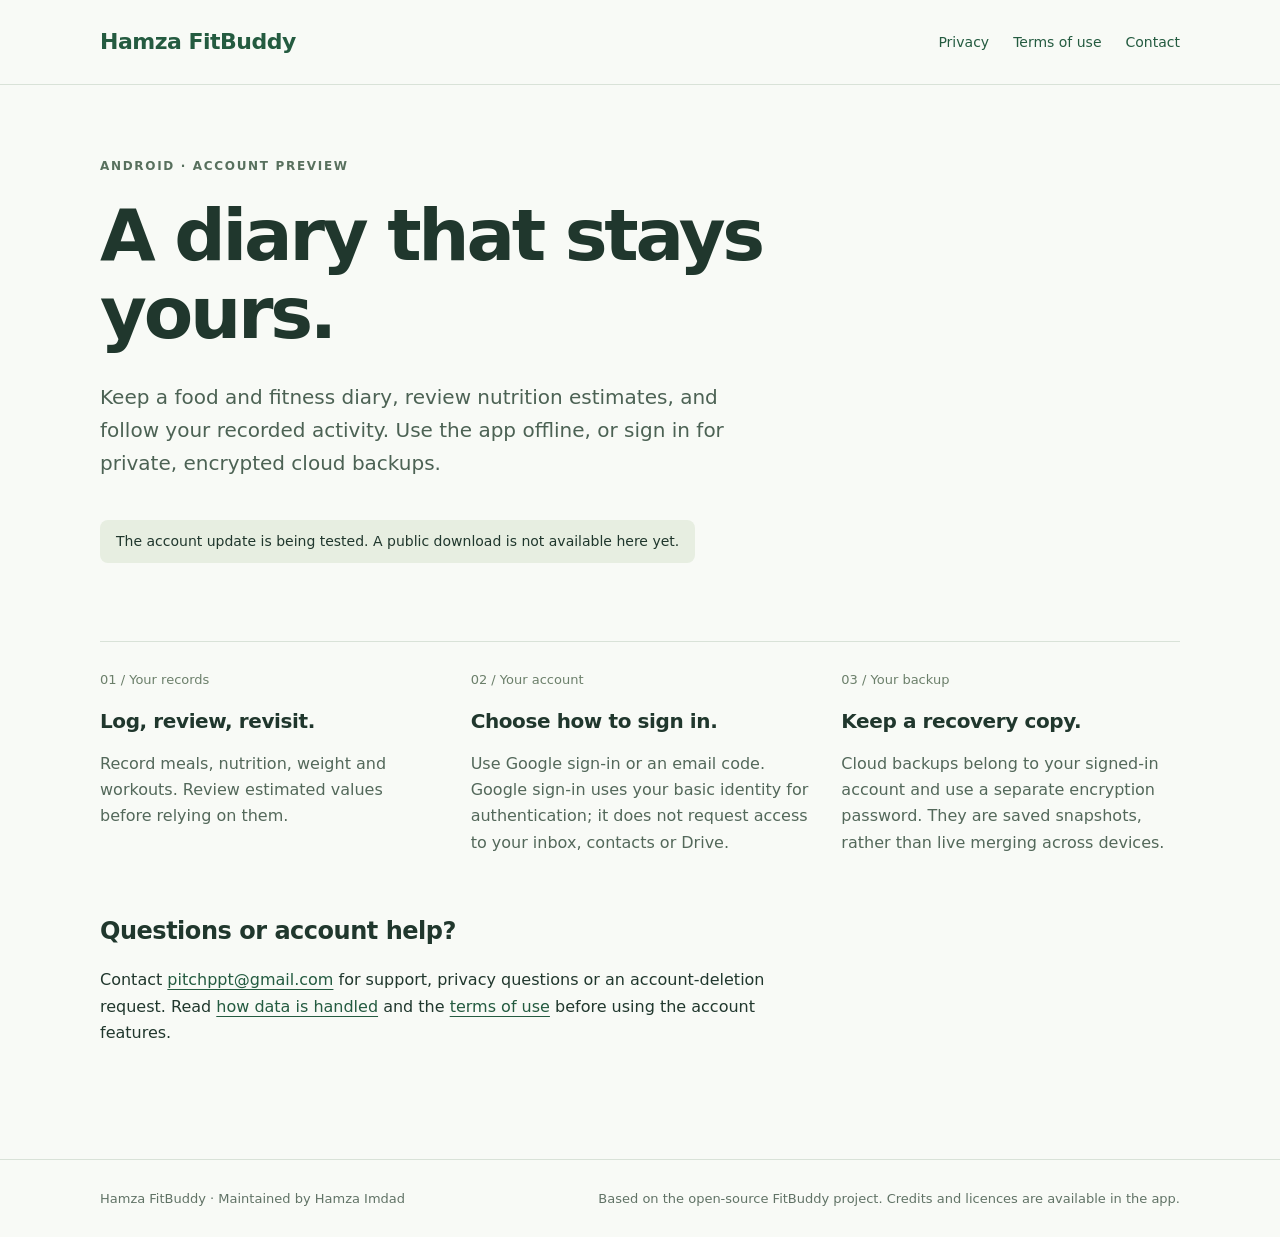
==== index.html @ cb592836 "docs: add FitBuddy public information pages" ====
<!doctype html>
<html lang="en"><head><meta charset="utf-8"><meta name="viewport" content="width=device-width,initial-scale=1"><meta name="description" content="Hamza FitBuddy is an Android food and fitness diary with optional individual accounts and encrypted cloud backups."><title>Hamza FitBuddy — Your diary. Your account.</title><link rel="stylesheet" href="site.css"></head><body>
<a class="skip" href="#main">Skip to content</a>
<header><nav class="wrap" aria-label="Main navigation"><a class="brand" href="index.html">Hamza FitBuddy</a><div class="navlinks"><a href="privacy.html">Privacy</a><a href="terms.html">Terms of use</a><a href="mailto:pitchppt@gmail.com">Contact</a></div></nav></header>
<main id="main" class="wrap"><div class="eyebrow">Android · Account preview</div><h1>A diary that stays yours.</h1><p class="intro">Keep a food and fitness diary, review nutrition estimates, and follow your recorded activity. Use the app offline, or sign in for private, encrypted cloud backups.</p><p class="status">The account update is being tested. A public download is not available here yet.</p>
<section class="features" aria-label="How the app works"><div><span class="number">01 / Your records</span><h2>Log, review, revisit.</h2><p>Record meals, nutrition, weight and workouts. Review estimated values before relying on them.</p></div><div><span class="number">02 / Your account</span><h2>Choose how to sign in.</h2><p>Use Google sign-in or an email code. Google sign-in uses your basic identity for authentication; it does not request access to your inbox, contacts or Drive.</p></div><div><span class="number">03 / Your backup</span><h2>Keep a recovery copy.</h2><p>Cloud backups belong to your signed-in account and use a separate encryption password. They are saved snapshots, rather than live merging across devices.</p></div></section>
<section><h2>Questions or account help?</h2><p>Contact <a href="mailto:pitchppt@gmail.com">pitchppt@gmail.com</a> for support, privacy questions or an account-deletion request. Read <a href="privacy.html">how data is handled</a> and the <a href="terms.html">terms of use</a> before using the account features.</p></section></main>
<footer><div class="wrap"><p>Hamza FitBuddy · Maintained by Hamza Imdad</p><p>Based on the open-source FitBuddy project. Credits and licences are available in the app.</p></div></footer></body></html>
---- site.css ----
:root{font-family:system-ui,-apple-system,BlinkMacSystemFont,"Segoe UI",sans-serif;color:#20372d;background:#f8faf6;font-synthesis:none;line-height:1.65}*{box-sizing:border-box}body{margin:0}a{color:#245b40;text-underline-offset:4px}a:hover{color:#0b3521}a:focus-visible{outline:3px solid #d19135;outline-offset:5px;border-radius:2px}.wrap{width:min(1080px,calc(100% - 48px));margin:auto}header{border-bottom:1px solid #d9e2d8;padding:24px 0}nav,.navlinks,footer .wrap{display:flex;align-items:center;justify-content:space-between;gap:24px}.brand{font-weight:750;letter-spacing:-.5px;text-decoration:none;font-size:22px}.navlinks{gap:24px;font-size:14px}.navlinks a{text-decoration:none}main{padding:72px 0 96px}.eyebrow{font-size:12px;text-transform:uppercase;letter-spacing:.14em;font-weight:700;color:#58705e}h1{font-size:clamp(40px,6vw,72px);line-height:1.08;letter-spacing:-.045em;max-width:760px;margin:20px 0 28px}h2{font-size:24px;line-height:1.3;letter-spacing:-.02em;margin-top:44px}p{max-width:720px}.intro{font-size:20px;max-width:650px;color:#4c6254}.features{display:grid;grid-template-columns:repeat(3,1fr);gap:32px;margin-top:64px;padding-top:24px;border-top:1px solid #d9e2d8}.features h2{margin-top:16px;font-size:20px}.features p{color:#53685a}.number{font-size:13px;color:#6b7f6a}.status{display:inline-block;margin-top:20px;padding:10px 16px;background:#e7eee1;border-radius:8px;font-size:14px}.article{max-width:760px}.article h1{font-size:clamp(38px,5vw,58px)}.article h2{margin-top:36px;font-size:22px}.article ul{padding-left:22px}.article li{margin-bottom:10px}.date{font-size:14px;color:#617366}footer{border-top:1px solid #d9e2d8;padding:28px 0;color:#617366;font-size:13px}footer p{margin:0}.skip{position:absolute;left:24px;top:-80px;background:white;padding:10px}.skip:focus{top:12px}@media(max-width:640px){.wrap{width:calc(100% - 40px)}header{padding:20px 0}nav{align-items:flex-start;flex-direction:column;gap:12px}.navlinks{gap:20px}main{padding:48px 0 64px}.features{grid-template-columns:1fr;gap:16px;margin-top:40px}.features h2{margin-top:8px}.intro{font-size:18px}footer .wrap{align-items:flex-start;flex-direction:column;gap:12px}}
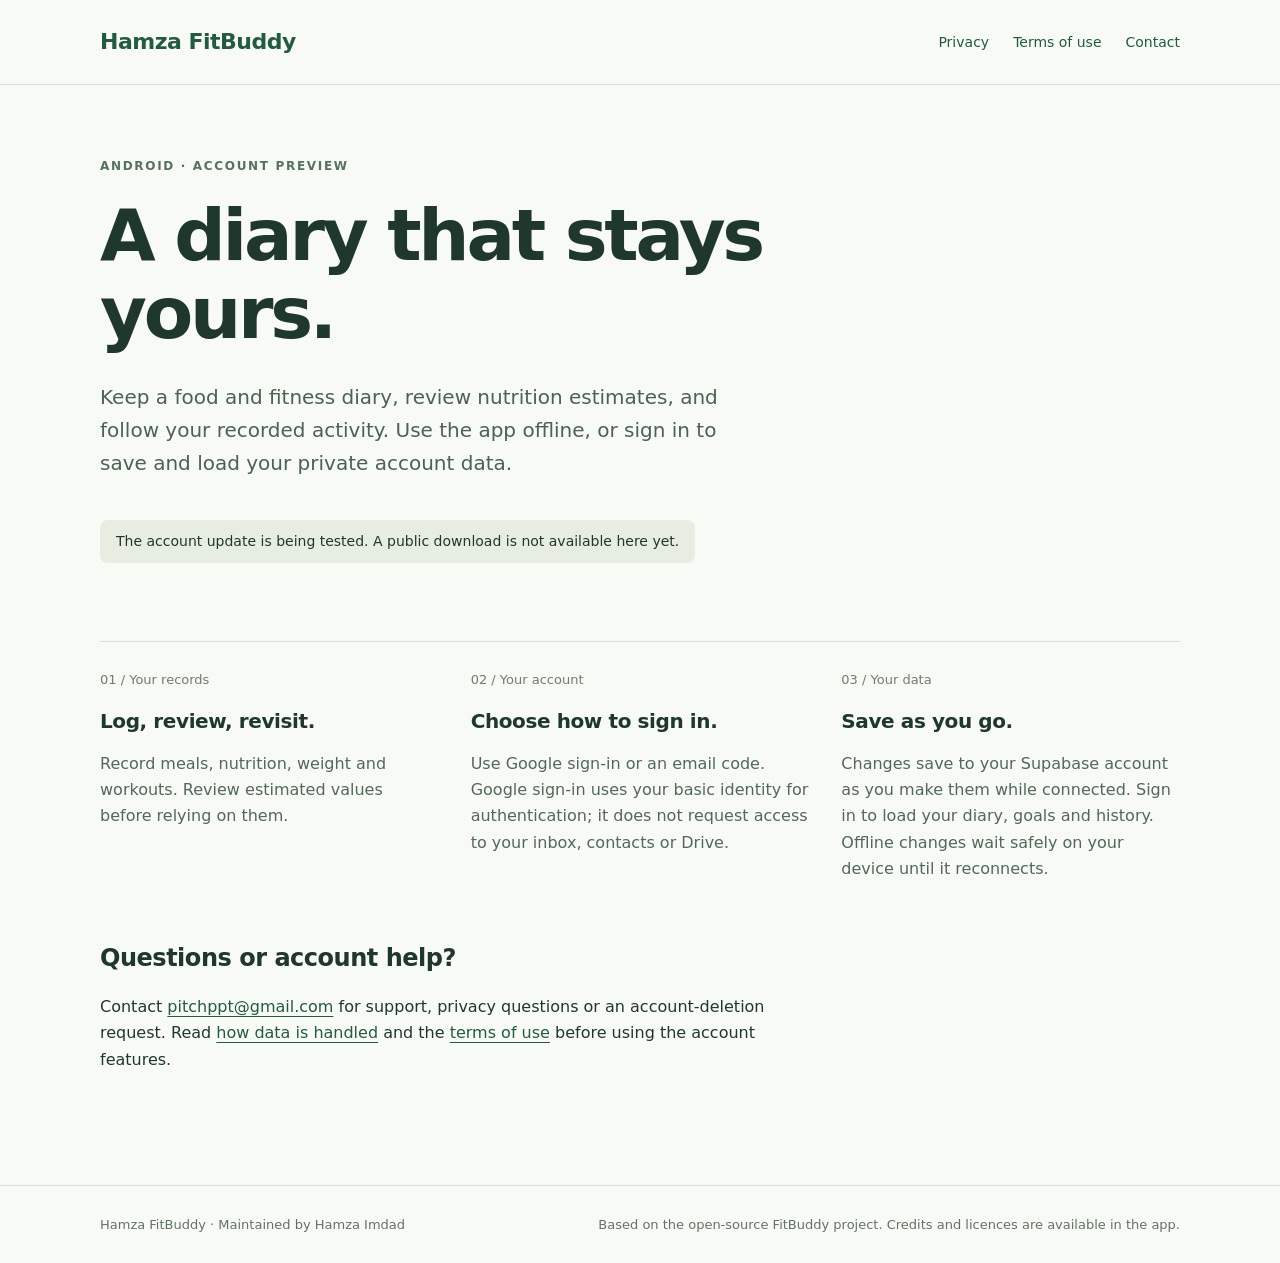
==== commit 10d06fac: "docs: explain immediate account saving and data access" ====
--- a/index.html
+++ b/index.html
@@ -1,8 +1,8 @@
 <!doctype html>
-<html lang="en"><head><meta charset="utf-8"><meta name="viewport" content="width=device-width,initial-scale=1"><meta name="description" content="Hamza FitBuddy is an Android food and fitness diary with optional individual accounts and encrypted cloud backups."><title>Hamza FitBuddy — Your diary. Your account.</title><link rel="stylesheet" href="site.css"></head><body>
+<html lang="en"><head><meta charset="utf-8"><meta name="viewport" content="width=device-width,initial-scale=1"><meta name="description" content="Hamza FitBuddy is an Android food and fitness diary with individual accounts and private Supabase account data."><title>Hamza FitBuddy — Your diary. Your account.</title><link rel="stylesheet" href="site.css"></head><body>
 <a class="skip" href="#main">Skip to content</a>
 <header><nav class="wrap" aria-label="Main navigation"><a class="brand" href="index.html">Hamza FitBuddy</a><div class="navlinks"><a href="privacy.html">Privacy</a><a href="terms.html">Terms of use</a><a href="mailto:pitchppt@gmail.com">Contact</a></div></nav></header>
-<main id="main" class="wrap"><div class="eyebrow">Android · Account preview</div><h1>A diary that stays yours.</h1><p class="intro">Keep a food and fitness diary, review nutrition estimates, and follow your recorded activity. Use the app offline, or sign in for private, encrypted cloud backups.</p><p class="status">The account update is being tested. A public download is not available here yet.</p>
-<section class="features" aria-label="How the app works"><div><span class="number">01 / Your records</span><h2>Log, review, revisit.</h2><p>Record meals, nutrition, weight and workouts. Review estimated values before relying on them.</p></div><div><span class="number">02 / Your account</span><h2>Choose how to sign in.</h2><p>Use Google sign-in or an email code. Google sign-in uses your basic identity for authentication; it does not request access to your inbox, contacts or Drive.</p></div><div><span class="number">03 / Your backup</span><h2>Keep a recovery copy.</h2><p>Cloud backups belong to your signed-in account and use a separate encryption password. They are saved snapshots, rather than live merging across devices.</p></div></section>
+<main id="main" class="wrap"><div class="eyebrow">Android · Account preview</div><h1>A diary that stays yours.</h1><p class="intro">Keep a food and fitness diary, review nutrition estimates, and follow your recorded activity. Use the app offline, or sign in to save and load your private account data.</p><p class="status">The account update is being tested. A public download is not available here yet.</p>
+<section class="features" aria-label="How the app works"><div><span class="number">01 / Your records</span><h2>Log, review, revisit.</h2><p>Record meals, nutrition, weight and workouts. Review estimated values before relying on them.</p></div><div><span class="number">02 / Your account</span><h2>Choose how to sign in.</h2><p>Use Google sign-in or an email code. Google sign-in uses your basic identity for authentication; it does not request access to your inbox, contacts or Drive.</p></div><div><span class="number">03 / Your data</span><h2>Save as you go.</h2><p>Changes save to your Supabase account as you make them while connected. Sign in to load your diary, goals and history. Offline changes wait safely on your device until it reconnects.</p></div></section>
 <section><h2>Questions or account help?</h2><p>Contact <a href="mailto:pitchppt@gmail.com">pitchppt@gmail.com</a> for support, privacy questions or an account-deletion request. Read <a href="privacy.html">how data is handled</a> and the <a href="terms.html">terms of use</a> before using the account features.</p></section></main>
 <footer><div class="wrap"><p>Hamza FitBuddy · Maintained by Hamza Imdad</p><p>Based on the open-source FitBuddy project. Credits and licences are available in the app.</p></div></footer></body></html>
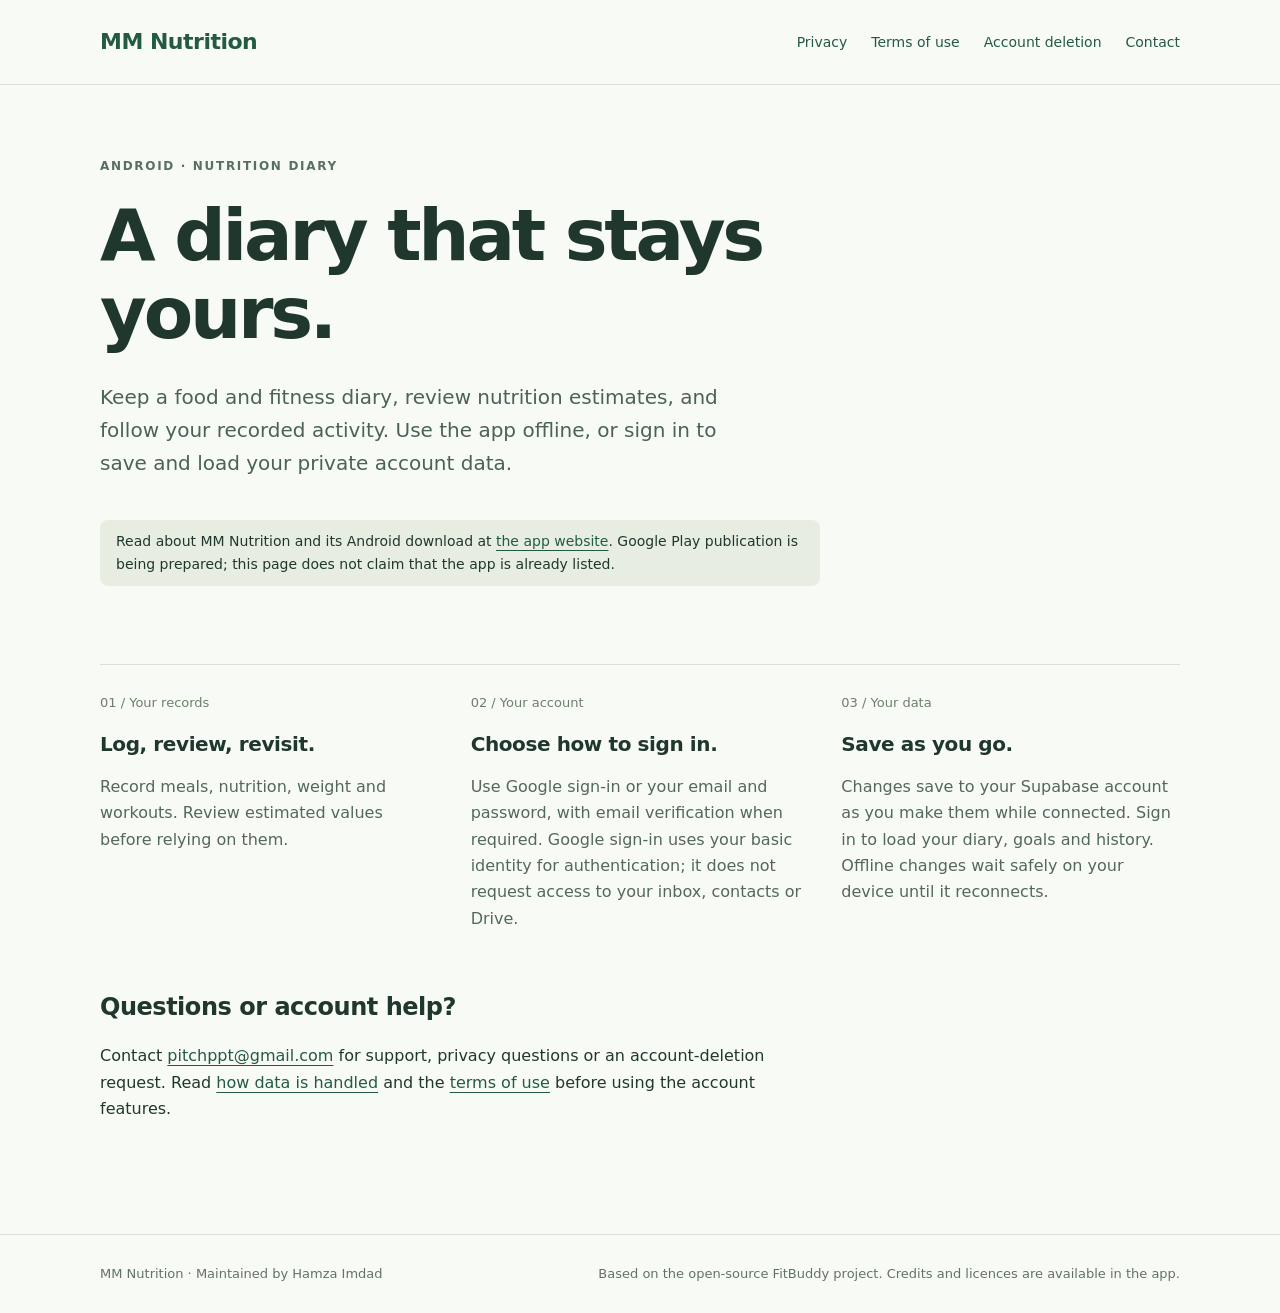
==== commit bc18e85a: "Update MM Nutrition policies and add account deletion page" ====
--- a/index.html
+++ b/index.html
@@ -1,8 +1,8 @@
 <!doctype html>
-<html lang="en"><head><meta charset="utf-8"><meta name="viewport" content="width=device-width,initial-scale=1"><meta name="description" content="Hamza FitBuddy is an Android food and fitness diary with individual accounts and private Supabase account data."><title>Hamza FitBuddy — Your diary. Your account.</title><link rel="stylesheet" href="site.css"></head><body>
+<html lang="en"><head><meta charset="utf-8"><meta name="viewport" content="width=device-width,initial-scale=1"><meta name="description" content="MM Nutrition is an Android food and fitness diary with individual accounts and private Supabase account data."><title>MM Nutrition — Your diary. Your account.</title><link rel="stylesheet" href="site.css"></head><body>
 <a class="skip" href="#main">Skip to content</a>
-<header><nav class="wrap" aria-label="Main navigation"><a class="brand" href="index.html">Hamza FitBuddy</a><div class="navlinks"><a href="privacy.html">Privacy</a><a href="terms.html">Terms of use</a><a href="mailto:pitchppt@gmail.com">Contact</a></div></nav></header>
-<main id="main" class="wrap"><div class="eyebrow">Android · Account preview</div><h1>A diary that stays yours.</h1><p class="intro">Keep a food and fitness diary, review nutrition estimates, and follow your recorded activity. Use the app offline, or sign in to save and load your private account data.</p><p class="status">The account update is being tested. A public download is not available here yet.</p>
-<section class="features" aria-label="How the app works"><div><span class="number">01 / Your records</span><h2>Log, review, revisit.</h2><p>Record meals, nutrition, weight and workouts. Review estimated values before relying on them.</p></div><div><span class="number">02 / Your account</span><h2>Choose how to sign in.</h2><p>Use Google sign-in or an email code. Google sign-in uses your basic identity for authentication; it does not request access to your inbox, contacts or Drive.</p></div><div><span class="number">03 / Your data</span><h2>Save as you go.</h2><p>Changes save to your Supabase account as you make them while connected. Sign in to load your diary, goals and history. Offline changes wait safely on your device until it reconnects.</p></div></section>
+<header><nav class="wrap" aria-label="Main navigation"><a class="brand" href="index.html">MM Nutrition</a><div class="navlinks"><a href="privacy.html">Privacy</a><a href="terms.html">Terms of use</a><a href="delete-account.html">Account deletion</a><a href="mailto:pitchppt@gmail.com">Contact</a></div></nav></header>
+<main id="main" class="wrap"><div class="eyebrow">Android · Nutrition diary</div><h1>A diary that stays yours.</h1><p class="intro">Keep a food and fitness diary, review nutrition estimates, and follow your recorded activity. Use the app offline, or sign in to save and load your private account data.</p><p class="status">Read about MM Nutrition and its Android download at <a href="https://micronutrition.framer.website">the app website</a>. Google Play publication is being prepared; this page does not claim that the app is already listed.</p>
+<section class="features" aria-label="How the app works"><div><span class="number">01 / Your records</span><h2>Log, review, revisit.</h2><p>Record meals, nutrition, weight and workouts. Review estimated values before relying on them.</p></div><div><span class="number">02 / Your account</span><h2>Choose how to sign in.</h2><p>Use Google sign-in or your email and password, with email verification when required. Google sign-in uses your basic identity for authentication; it does not request access to your inbox, contacts or Drive.</p></div><div><span class="number">03 / Your data</span><h2>Save as you go.</h2><p>Changes save to your Supabase account as you make them while connected. Sign in to load your diary, goals and history. Offline changes wait safely on your device until it reconnects.</p></div></section>
 <section><h2>Questions or account help?</h2><p>Contact <a href="mailto:pitchppt@gmail.com">pitchppt@gmail.com</a> for support, privacy questions or an account-deletion request. Read <a href="privacy.html">how data is handled</a> and the <a href="terms.html">terms of use</a> before using the account features.</p></section></main>
-<footer><div class="wrap"><p>Hamza FitBuddy · Maintained by Hamza Imdad</p><p>Based on the open-source FitBuddy project. Credits and licences are available in the app.</p></div></footer></body></html>
+<footer><div class="wrap"><p>MM Nutrition · Maintained by Hamza Imdad</p><p>Based on the open-source FitBuddy project. Credits and licences are available in the app.</p></div></footer></body></html>
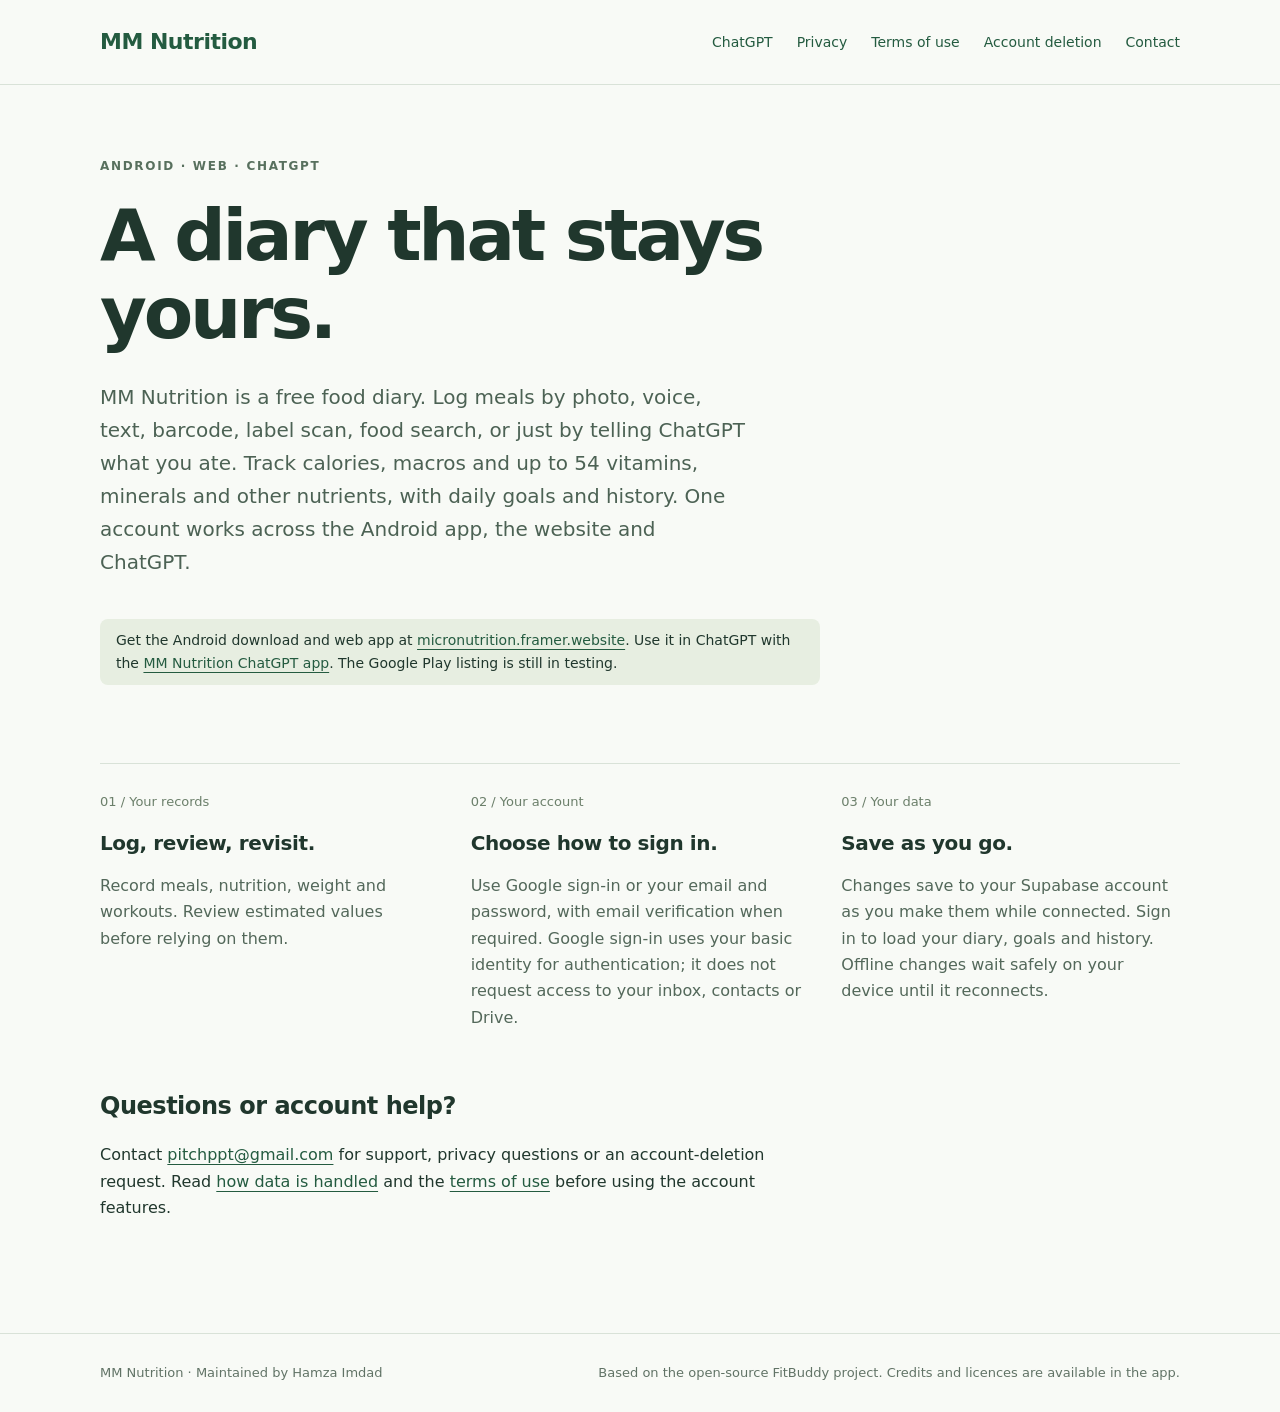
==== commit 47a8520d: "docs: describe MM Nutrition features, ChatGPT app and free pricing Mark the public ChatGPT listing a" ====
--- a/index.html
+++ b/index.html
@@ -1,8 +1,8 @@
 <!doctype html>
-<html lang="en"><head><meta charset="utf-8"><meta name="viewport" content="width=device-width,initial-scale=1"><meta name="description" content="MM Nutrition is an Android food and fitness diary with individual accounts and private Supabase account data."><title>MM Nutrition — Your diary. Your account.</title><link rel="stylesheet" href="site.css"></head><body>
+<html lang="en"><head><meta charset="utf-8"><meta name="viewport" content="width=device-width,initial-scale=1"><meta name="description" content="MM Nutrition is a free food diary for Android, the web and ChatGPT. Log meals by photo, voice, text, barcode or chat, and track calories, macros and up to 54 nutrients."><title>MM Nutrition — free calorie, macro and micronutrient tracker</title><link rel="canonical" href="https://myselfhamza.github.io/hamza-fitbuddy-info/"><link rel="stylesheet" href="site.css"></head><body>
 <a class="skip" href="#main">Skip to content</a>
-<header><nav class="wrap" aria-label="Main navigation"><a class="brand" href="index.html">MM Nutrition</a><div class="navlinks"><a href="privacy.html">Privacy</a><a href="terms.html">Terms of use</a><a href="delete-account.html">Account deletion</a><a href="mailto:pitchppt@gmail.com">Contact</a></div></nav></header>
-<main id="main" class="wrap"><div class="eyebrow">Android · Nutrition diary</div><h1>A diary that stays yours.</h1><p class="intro">Keep a food and fitness diary, review nutrition estimates, and follow your recorded activity. Use the app offline, or sign in to save and load your private account data.</p><p class="status">Read about MM Nutrition and its Android download at <a href="https://micronutrition.framer.website">the app website</a>. Google Play publication is being prepared; this page does not claim that the app is already listed.</p>
+<header><nav class="wrap" aria-label="Main navigation"><a class="brand" href="index.html">MM Nutrition</a><div class="navlinks"><a href="chatgpt.html">ChatGPT</a><a href="privacy.html">Privacy</a><a href="terms.html">Terms of use</a><a href="delete-account.html">Account deletion</a><a href="mailto:pitchppt@gmail.com">Contact</a></div></nav></header>
+<main id="main" class="wrap"><div class="eyebrow">Android · Web · ChatGPT</div><h1>A diary that stays yours.</h1><p class="intro">MM Nutrition is a free food diary. Log meals by photo, voice, text, barcode, label scan, food search, or just by telling ChatGPT what you ate. Track calories, macros and up to 54 vitamins, minerals and other nutrients, with daily goals and history. One account works across the Android app, the website and ChatGPT.</p><p class="status">Get the Android download and web app at <a href="https://micronutrition.framer.website">micronutrition.framer.website</a>. Use it in ChatGPT with the <a href="chatgpt.html">MM Nutrition ChatGPT app</a>. The Google Play listing is still in testing.</p>
 <section class="features" aria-label="How the app works"><div><span class="number">01 / Your records</span><h2>Log, review, revisit.</h2><p>Record meals, nutrition, weight and workouts. Review estimated values before relying on them.</p></div><div><span class="number">02 / Your account</span><h2>Choose how to sign in.</h2><p>Use Google sign-in or your email and password, with email verification when required. Google sign-in uses your basic identity for authentication; it does not request access to your inbox, contacts or Drive.</p></div><div><span class="number">03 / Your data</span><h2>Save as you go.</h2><p>Changes save to your Supabase account as you make them while connected. Sign in to load your diary, goals and history. Offline changes wait safely on your device until it reconnects.</p></div></section>
 <section><h2>Questions or account help?</h2><p>Contact <a href="mailto:pitchppt@gmail.com">pitchppt@gmail.com</a> for support, privacy questions or an account-deletion request. Read <a href="privacy.html">how data is handled</a> and the <a href="terms.html">terms of use</a> before using the account features.</p></section></main>
 <footer><div class="wrap"><p>MM Nutrition · Maintained by Hamza Imdad</p><p>Based on the open-source FitBuddy project. Credits and licences are available in the app.</p></div></footer></body></html>
